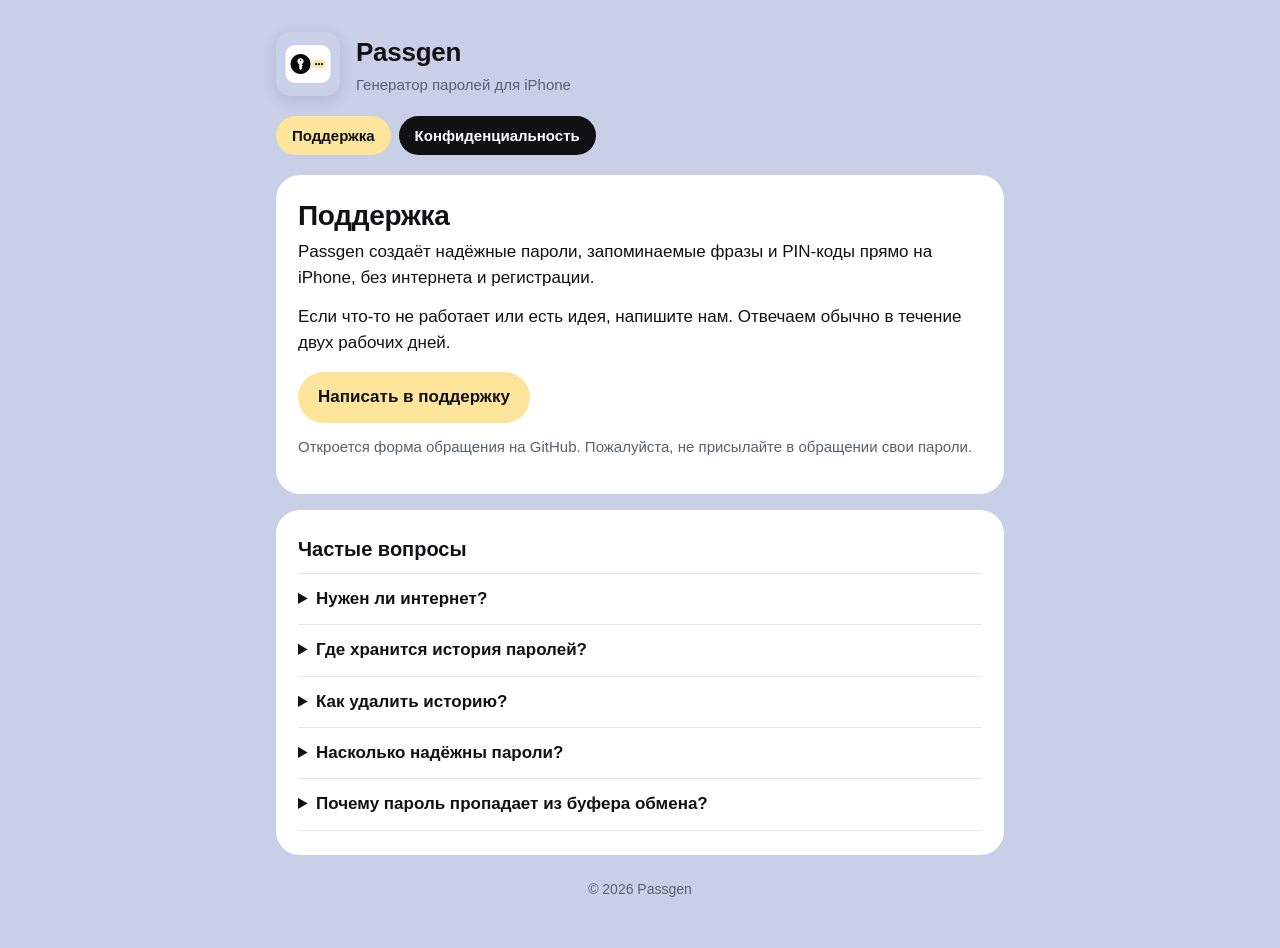
==== index.html @ 379559c9 "Add the Passgen support and privacy pages Co-Authored-By: Claude Opus 5.5 <noreply@anthropic.com>" ====
<!doctype html>
<html lang="ru">
<head>
<meta charset="utf-8">
<meta name="viewport" content="width=device-width, initial-scale=1">
<title>Passgen — поддержка</title>
<meta name="description" content="Поддержка Passgen, генератора паролей для iPhone.">
<link rel="icon" href="icon.png">
<link rel="stylesheet" href="style.css">
</head>
<body>
<div class="wrap">
  <header>
    <img src="icon.png" alt="">
    <div>
      <div class="name">Passgen</div>
      <div class="tag">Генератор паролей для iPhone</div>
    </div>
  </header>

  <nav>
    <a href="./" aria-current="page">Поддержка</a>
    <a href="privacy.html">Конфиденциальность</a>
  </nav>

  <section class="card">
    <h1>Поддержка</h1>
    <p>Passgen создаёт надёжные пароли, запоминаемые фразы и PIN-коды прямо на iPhone, без интернета и регистрации.</p>
    <p>Если что-то не работает или есть идея, напишите нам. Отвечаем обычно в течение двух рабочих дней.</p>
    <a class="mail" href="https://github.com/aknurkanatbek3-bit/passgen-app/issues/new">Написать в поддержку</a>
    <p class="muted" style="margin-top:12px">Откроется форма обращения на GitHub. Пожалуйста, не присылайте в обращении свои пароли.</p>
  </section>

  <section class="card">
    <h2>Частые вопросы</h2>
    <details>
      <summary>Нужен ли интернет?</summary>
      <p>Нет. Passgen работает полностью офлайн и не отправляет никаких запросов в сеть.</p>
    </details>
    <details>
      <summary>Где хранится история паролей?</summary>
      <p>В Связке ключей iOS только на этом iPhone. Открыть её можно по Face ID или код-паролю устройства. В iCloud история не попадает.</p>
    </details>
    <details>
      <summary>Как удалить историю?</summary>
      <p>Одну запись удаляет кнопка с корзиной на её карточке во вкладке «История». Всю историю сразу — кнопка «Очистить историю» в настройках. Сохранение истории там же можно выключить.</p>
    </details>
    <details>
      <summary>Насколько надёжны пароли?</summary>
      <p>Пароли создаёт криптостойкий генератор случайных чисел iOS. Для каждого пароля приложение показывает энтропию в битах и примерное время подбора.</p>
    </details>
    <details>
      <summary>Почему пароль пропадает из буфера обмена?</summary>
      <p>Чтобы пароль не остался в буфере надолго, Passgen очищает его через выбранное время: 30 секунд, 1 или 2 минуты. Срок или «Никогда» выбирается в настройках, в разделе «Буфер обмена».</p>
    </details>
  </section>

  <footer>© 2026 Passgen</footer>
</div>
</body>
</html>
---- style.css ----
:root {
  --bg: #C9CFE6;
  --card: #FFFFFF;
  --ink: #111114;
  --muted: #5B5F70;
  --accent: #FCE49B;
  --line: #E4E6EF;
}

* { box-sizing: border-box; }

html { -webkit-text-size-adjust: 100%; }

body {
  margin: 0;
  background: var(--bg);
  color: var(--ink);
  font: 17px/1.55 -apple-system, BlinkMacSystemFont, "SF Pro Text", "Segoe UI", Roboto, Helvetica, Arial, sans-serif;
}

.wrap {
  max-width: 760px;
  margin: 0 auto;
  padding: 32px 16px 48px;
}

header {
  display: flex;
  align-items: center;
  gap: 16px;
  margin-bottom: 20px;
}

header img {
  width: 64px;
  height: 64px;
  border-radius: 15px;
  box-shadow: 0 4px 14px rgba(20, 24, 60, .12);
}

header .name { font-size: 26px; font-weight: 700; letter-spacing: -.01em; }
header .tag { color: var(--muted); font-size: 15px; }

nav { display: flex; gap: 8px; flex-wrap: wrap; margin-bottom: 20px; }

nav a {
  padding: 8px 16px;
  border-radius: 999px;
  background: var(--ink);
  color: #fff;
  text-decoration: none;
  font-size: 15px;
  font-weight: 600;
}

nav a[aria-current="page"] { background: var(--accent); color: var(--ink); }

.card {
  background: var(--card);
  border-radius: 24px;
  padding: 24px 22px;
  margin-bottom: 16px;
}

h1 { font-size: 28px; line-height: 1.2; margin: 0 0 6px; letter-spacing: -.01em; }
h2 { font-size: 20px; margin: 26px 0 8px; }
.card > h2:first-child { margin-top: 0; }
p { margin: 0 0 12px; }
ul { margin: 0 0 12px; padding-left: 22px; }
li { margin-bottom: 4px; }
.muted { color: var(--muted); font-size: 15px; }

a { color: #2F3A9E; }

.mail {
  display: inline-block;
  margin-top: 4px;
  padding: 12px 20px;
  border-radius: 999px;
  background: var(--accent);
  color: var(--ink);
  font-weight: 700;
  text-decoration: none;
  word-break: break-all;
}

details { border-top: 1px solid var(--line); padding: 12px 0; }
details:last-of-type { border-bottom: 1px solid var(--line); }
summary { cursor: pointer; font-weight: 600; }
details p { margin: 8px 0 0; }

footer { color: var(--muted); font-size: 14px; text-align: center; margin-top: 24px; }
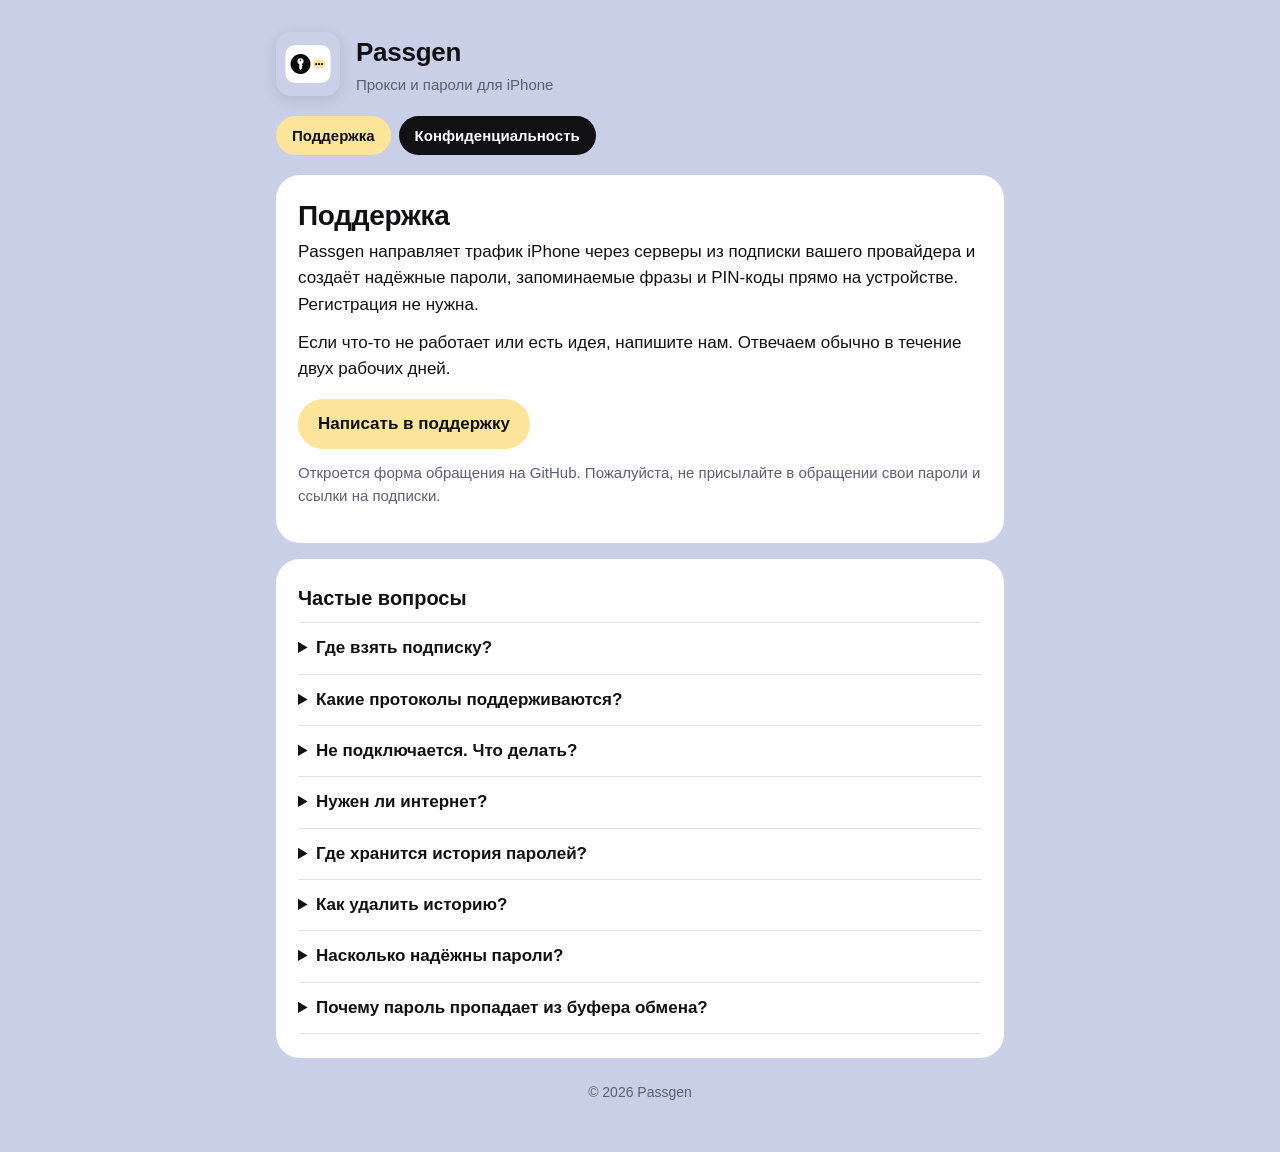
==== commit 804be8be: "Describe the proxy client on the support and privacy pages Passgen 2.0 downloads subscriptions and r" ====
--- a/index.html
+++ b/index.html
@@ -4,7 +4,7 @@
 <meta charset="utf-8">
 <meta name="viewport" content="width=device-width, initial-scale=1">
 <title>Passgen — поддержка</title>
-<meta name="description" content="Поддержка Passgen, генератора паролей для iPhone.">
+<meta name="description" content="Поддержка Passgen: прокси-клиент и генератор паролей для iPhone.">
 <link rel="icon" href="icon.png">
 <link rel="stylesheet" href="style.css">
 </head>
@@ -14,7 +14,7 @@
     <img src="icon.png" alt="">
     <div>
       <div class="name">Passgen</div>
-      <div class="tag">Генератор паролей для iPhone</div>
+      <div class="tag">Прокси и пароли для iPhone</div>
     </div>
   </header>
 
@@ -25,17 +25,29 @@
 
   <section class="card">
     <h1>Поддержка</h1>
-    <p>Passgen создаёт надёжные пароли, запоминаемые фразы и PIN-коды прямо на iPhone, без интернета и регистрации.</p>
+    <p>Passgen направляет трафик iPhone через серверы из подписки вашего провайдера и создаёт надёжные пароли, запоминаемые фразы и PIN-коды прямо на устройстве. Регистрация не нужна.</p>
     <p>Если что-то не работает или есть идея, напишите нам. Отвечаем обычно в течение двух рабочих дней.</p>
     <a class="mail" href="https://github.com/aknurkanatbek3-bit/passgen-app/issues/new">Написать в поддержку</a>
-    <p class="muted" style="margin-top:12px">Откроется форма обращения на GitHub. Пожалуйста, не присылайте в обращении свои пароли.</p>
+    <p class="muted" style="margin-top:12px">Откроется форма обращения на GitHub. Пожалуйста, не присылайте в обращении свои пароли и ссылки на подписки.</p>
   </section>
 
   <section class="card">
     <h2>Частые вопросы</h2>
     <details>
+      <summary>Где взять подписку?</summary>
+      <p>У своего провайдера. Passgen не продаёт доступ к серверам и не предоставляет их: он только подключается к серверам из вашей подписки. Скопируйте ссылку вида https://… и вставьте её на первой вкладке кнопкой «+».</p>
+    </details>
+    <details>
+      <summary>Какие протоколы поддерживаются?</summary>
+      <p>VLESS (включая Reality), VMess, Trojan, Shadowsocks и SOCKS. Серверы с другими протоколами Passgen скрывает и пишет, сколько их пропущено.</p>
+    </details>
+    <details>
+      <summary>Не подключается. Что делать?</summary>
+      <p>При первом подключении iOS попросит разрешение добавить конфигурацию — разрешите его. Если подключение всё равно обрывается, обновите подписку кнопкой со стрелкой и попробуйте другой сервер. Причина последнего сбоя видна в журнале подключения (кнопка с документом вверху слева). Его можно скопировать и прислать нам или провайдеру.</p>
+    </details>
+    <details>
       <summary>Нужен ли интернет?</summary>
-      <p>Нет. Passgen работает полностью офлайн и не отправляет никаких запросов в сеть.</p>
+      <p>Для прокси — да. Генератор паролей работает без интернета: пароли создаются прямо на iPhone и никуда не отправляются.</p>
     </details>
     <details>
       <summary>Где хранится история паролей?</summary>
